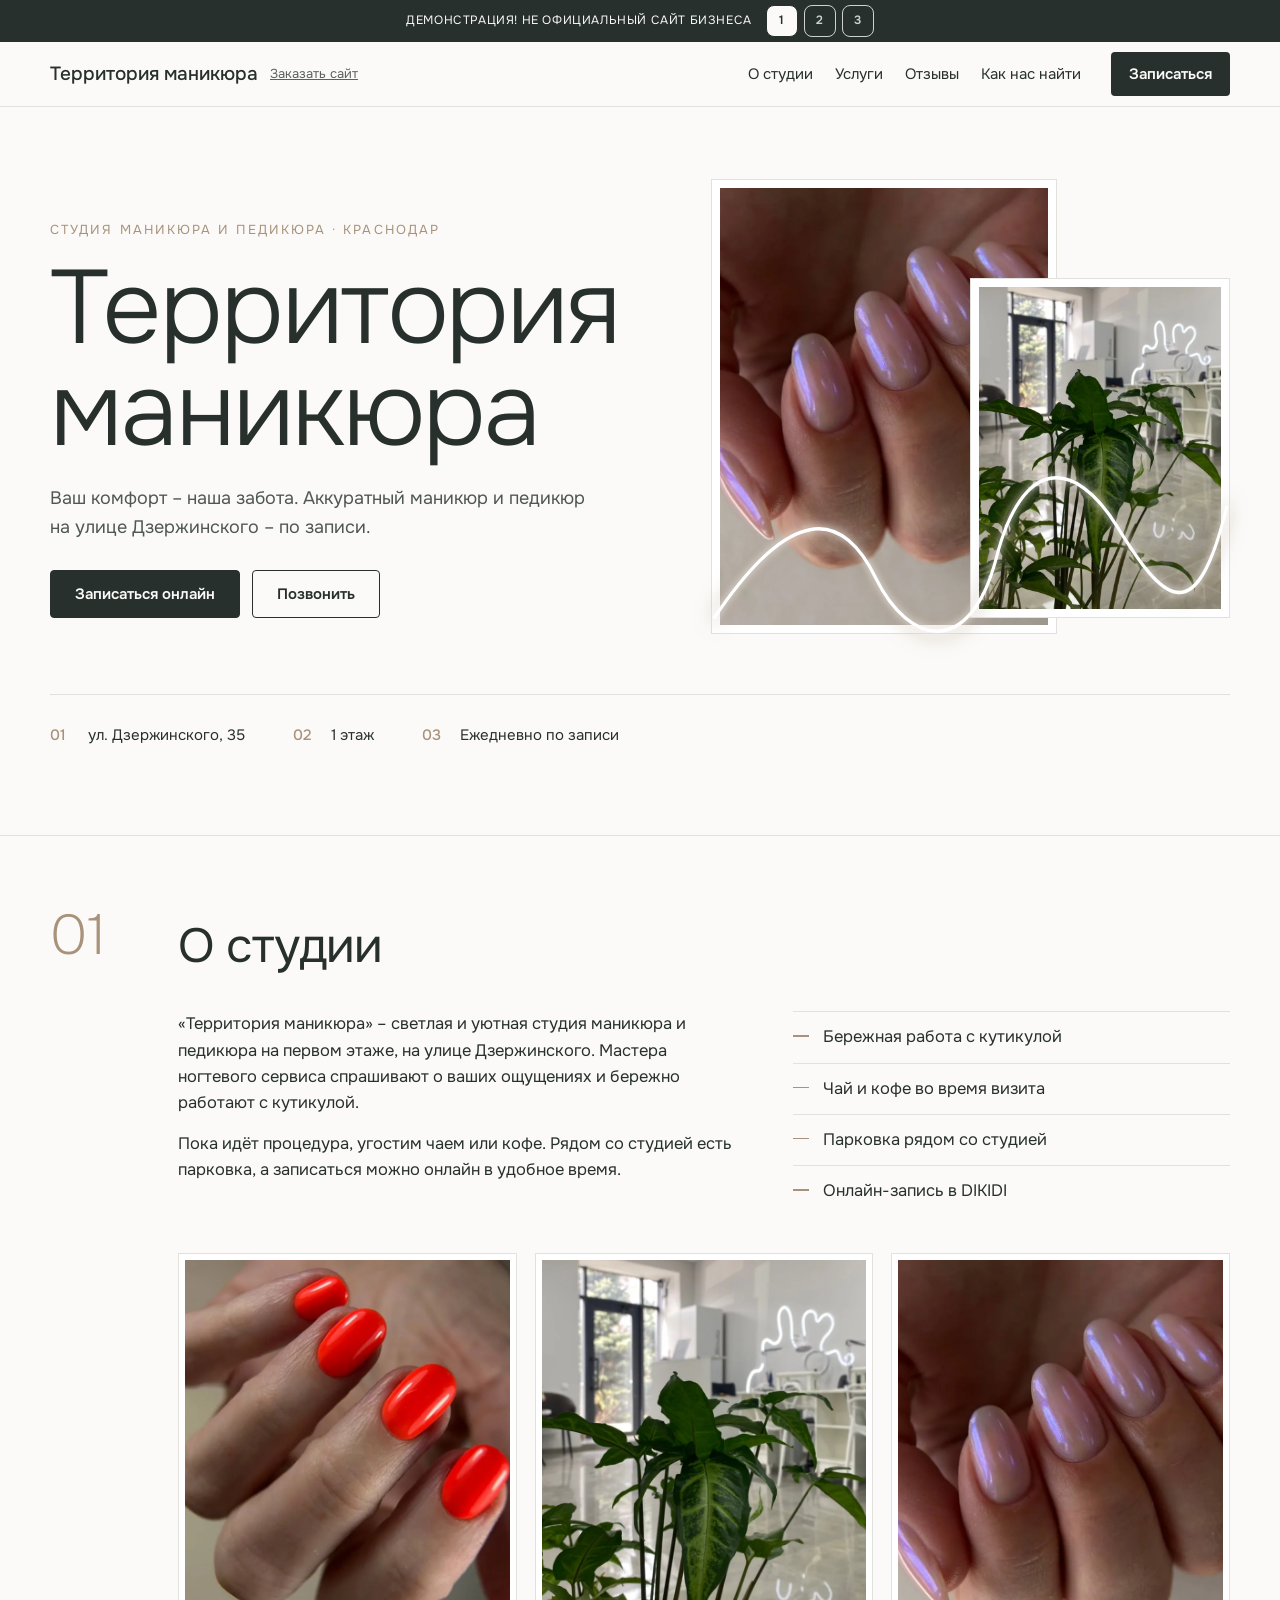
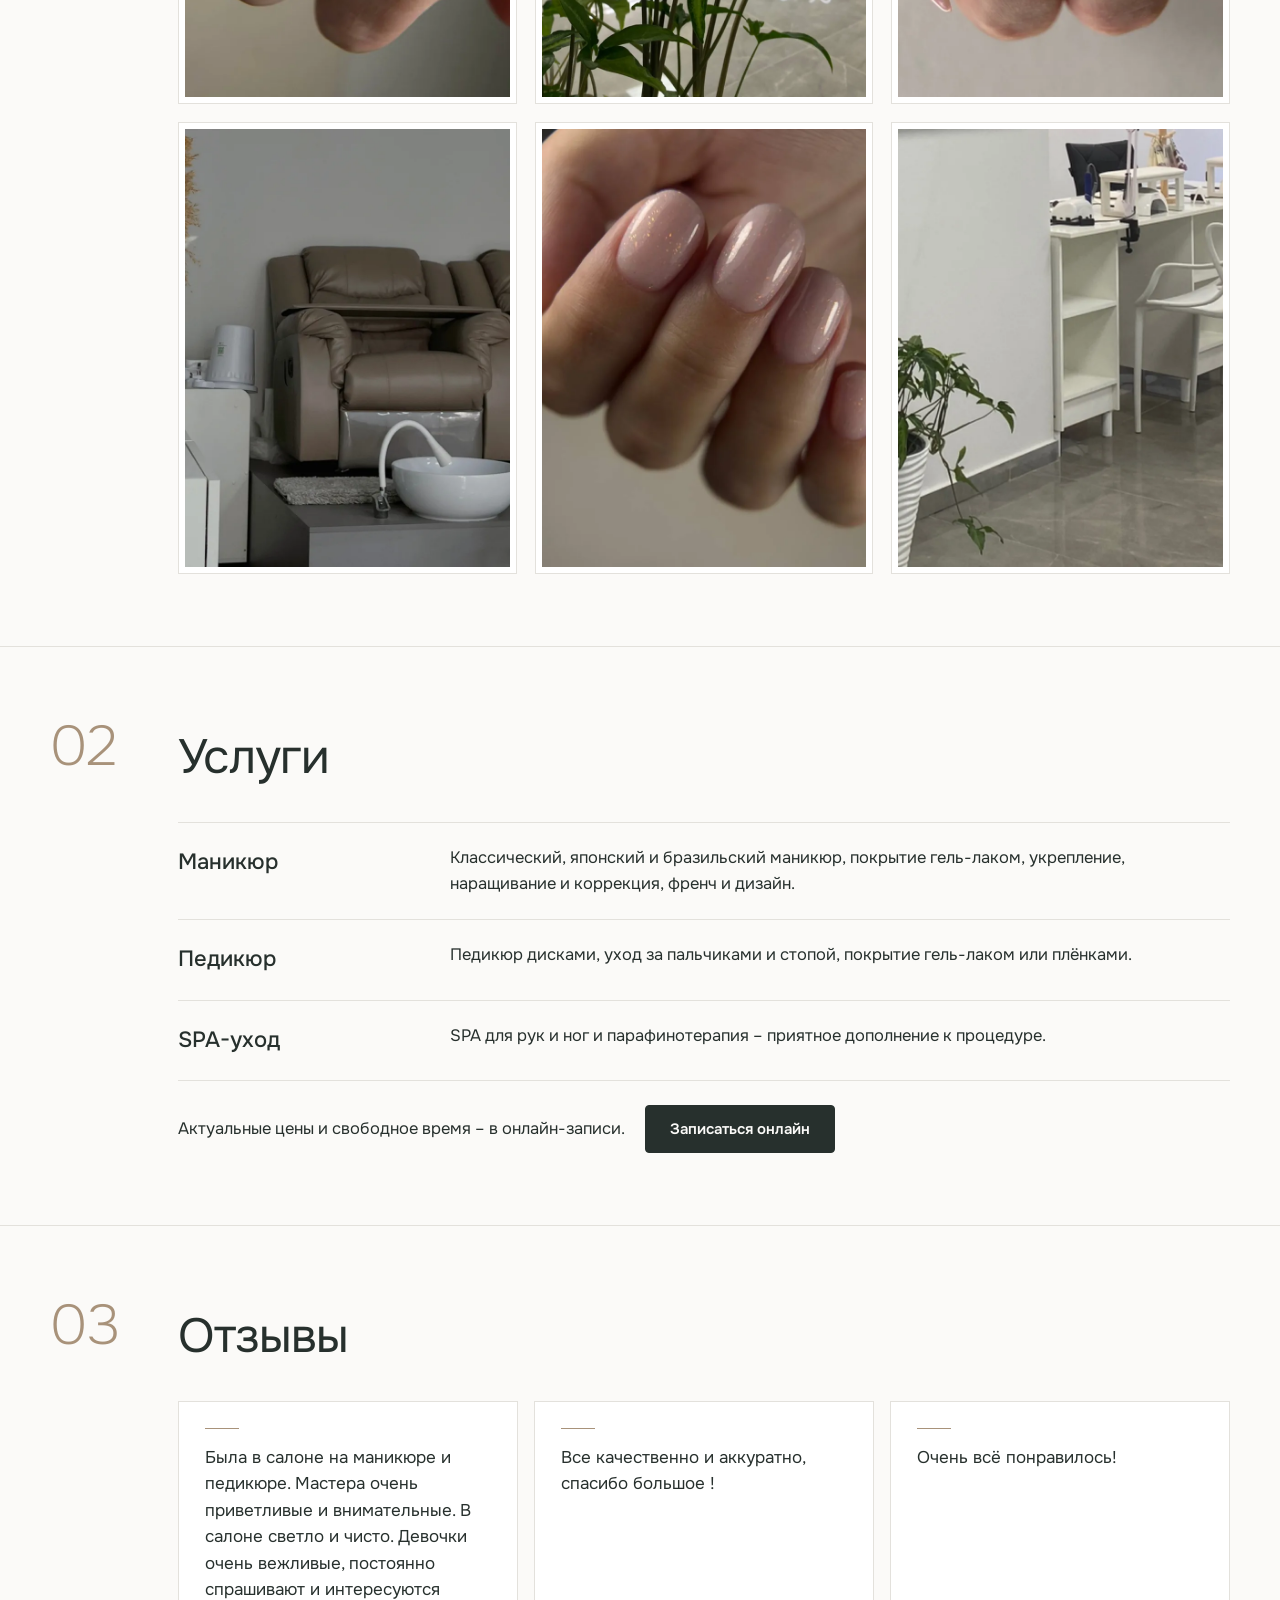
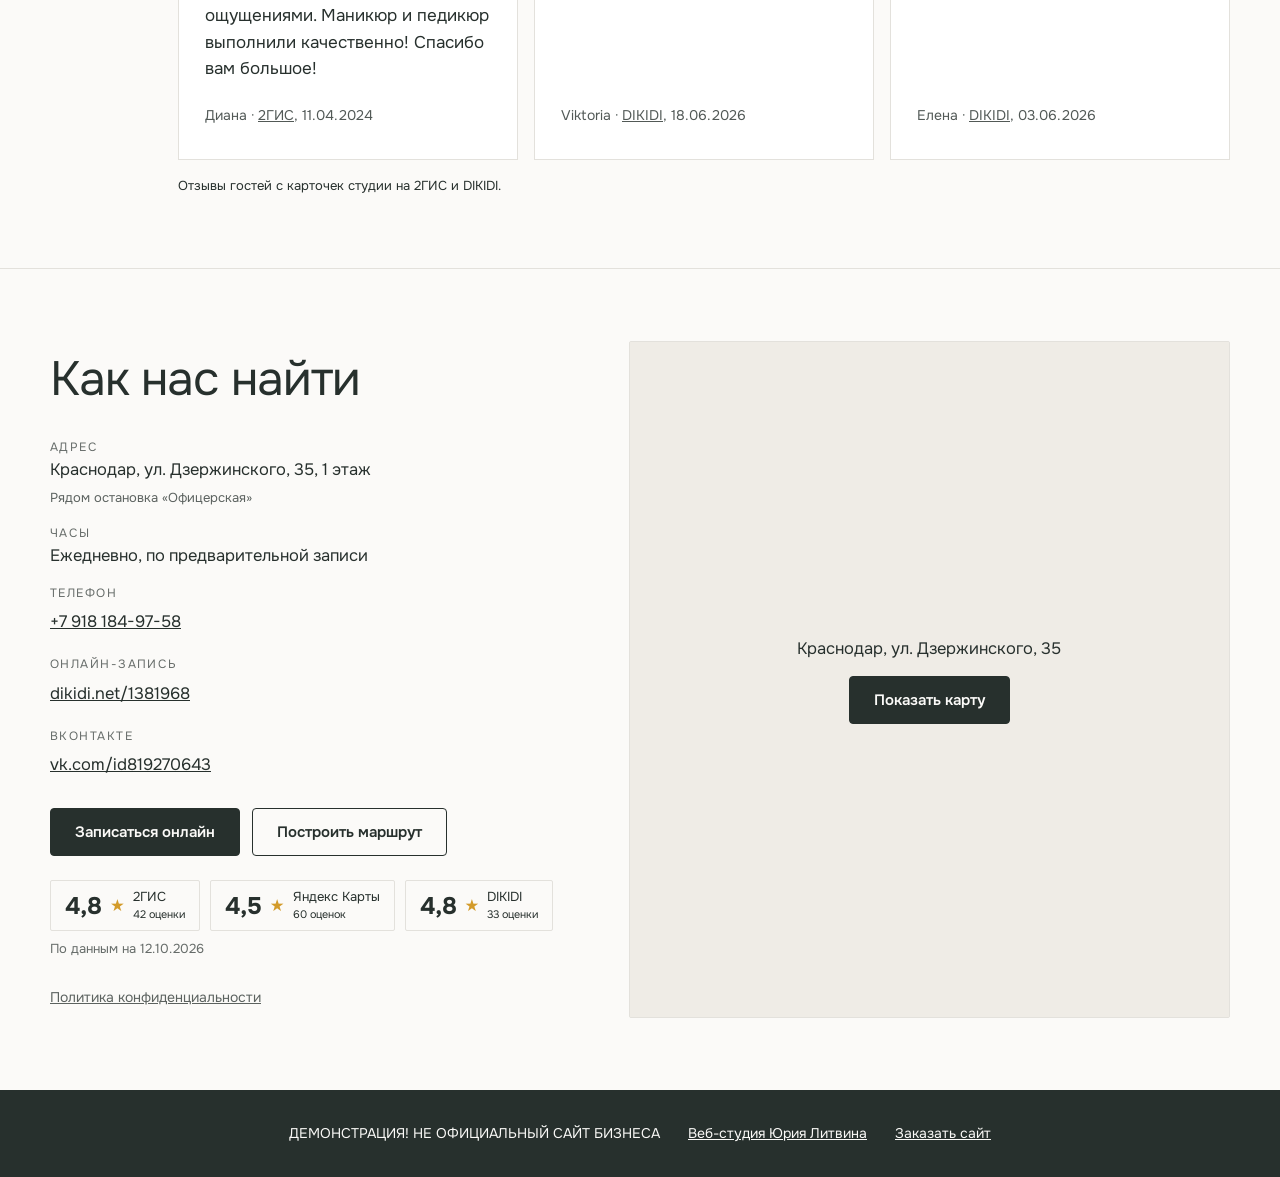
==== index.html @ 4ed99275 "Demo site" ====
<!DOCTYPE html>
<html lang="ru" class="t1">
<head>
<meta charset="utf-8">
<meta name="viewport" content="width=device-width, initial-scale=1">
<meta name="robots" content="noindex, nofollow">
<title>Территория маникюра · студия маникюра и педикюра в Краснодаре</title>
<meta name="description" content="Территория маникюра · студия маникюра и педикюра в Краснодаре на ул. Дзержинского, 35: маникюр, педикюр, SPA для рук и ног. Онлайн-запись.">
<meta name="theme-color" content="#fbfaf8">
<link rel="icon" href="logos/favicon.ico" sizes="any">
<link rel="icon" href="logos/favicon.svg" type="image/svg+xml">
<link rel="icon" href="logos/favicon-32x32.png" type="image/png" sizes="32x32">
<link rel="apple-touch-icon" href="logos/apple-touch-icon.png">
<link rel="preload" href="fonts/onest-cyr.woff2" as="font" type="font/woff2" crossorigin>
<link rel="stylesheet" href="css/base.css">
<link rel="stylesheet" href="css/t1.css">
</head>
<body>
<a class="skip" href="#main">Перейти к содержимому</a>
<div class="bar" data-bar>
  <div class="strip"><p>ДЕМОНСТРАЦИЯ! НЕ ОФИЦИАЛЬНЫЙ САЙТ БИЗНЕСА</p><nav class="sw" aria-label="Варианты дизайна"><ul><li><a href="index.html" aria-current="page" aria-label="Вариант дизайна 1">1</a></li><li><a href="v2/index.html" aria-label="Вариант дизайна 2">2</a></li><li><a href="v3/index.html" aria-label="Вариант дизайна 3">3</a></li></ul></nav></div>
  <header class="hd"><div class="hd__in"><a class="logo" href="#top" aria-label="Территория маникюра"><span class="logo__w1">Территория</span><span class="logo__w2"> маникюра</span><span class="logo__mono" aria-hidden="true">ТМ</span></a><a class="ord" href="https://litviniuv.ru/webstudio/order/?c=e5jz">Заказать сайт</a><nav class="anchors" data-anchors aria-label="Разделы"><ul><li><a href="#about">О студии</a></li><li><a href="#services">Услуги</a></li><li><a href="#reviews">Отзывы</a></li><li><a href="#contacts">Как нас найти</a></li></ul></nav><a class="bk bk--wide" href="https://dikidi.net/1381968">Записаться</a><a class="bk bk--pill" href="https://dikidi.net/1381968" aria-label="Записаться онлайн"><span aria-hidden="true">Запись</span><svg viewBox="0 0 20 20" width="16" height="16" aria-hidden="true"><path fill="currentColor" d="M6 1h2v2h4V1h2v2h3a1 1 0 0 1 1 1v13a1 1 0 0 1-1 1H3a1 1 0 0 1-1-1V4a1 1 0 0 1 1-1h3zm10 6H4v9h12zM6 9h3v3H6z"/></svg></a><button class="tg" type="button" data-sheet-toggle aria-expanded="false" aria-controls="sheet" aria-label="Открыть меню"><span></span><span></span></button></div></header>
</div>
<div class="sheet" id="sheet" hidden>
  <nav aria-label="Меню"><ul><li><a href="#about">О студии</a></li><li><a href="#services">Услуги</a></li><li><a href="#reviews">Отзывы</a></li><li><a href="#contacts">Как нас найти</a></li><li><a href="https://dikidi.net/1381968">Записаться онлайн</a></li><li><a href="https://litviniuv.ru/webstudio/order/?c=e5jz">Заказать сайт</a></li></ul></nav>
  <p class="sheet__info">Краснодар, ул. Дзержинского, 35, 1 этаж<br>Ежедневно, по предварительной записи<br><a href="tel:+79181849758">+7 918 184-97-58</a></p>
</div>
<main id="main">
  <section class="hero1" id="top" aria-labelledby="h-top">
    <div class="in hero1__grid">
      <div class="hero1__txt">
        <p class="kick">Студия маникюра и педикюра · Краснодар</p>
        <h1 id="h-top">Территория маникюра</h1>
        <p class="lead">Ваш комфорт – наша забота. Аккуратный маникюр и педикюр на улице Дзержинского – по записи.</p>
        <div class="acts"><a class="btn btn--main" href="https://dikidi.net/1381968">Записаться онлайн</a><a class="btn btn--line" href="tel:+79181849758">Позвонить</a></div>
      </div>
      <div class="hero1__pics">
        <figure class="pic pic--a"><img class="" src="images/work-02.webp" alt="Молочно-розовый маникюр с перламутровой втиркой на миндальных ногтях" width="720" height="960" fetchpriority="high"></figure>
        <figure class="pic pic--b"><img class="" src="images/interior-02.webp" alt="Зал студии с белыми маникюрными столами и неоновой линией на стене" width="720" height="960" loading="lazy" decoding="async"></figure>
        <svg class="neon" viewBox="0 0 600 220" aria-hidden="true" preserveAspectRatio="none"><path pathLength="1" d="M4 170 C 90 60, 150 60, 190 130 S 300 210, 330 110 S 420 10, 470 80 S 560 190, 596 60"/></svg>
      </div>
      <ul class="hero1__meta"><li><b>01</b>ул. Дзержинского, 35</li><li><b>02</b>1 этаж</li><li><b>03</b>Ежедневно по записи</li></ul>
    </div>
  </section>
  <section class="sec row" id="about" aria-labelledby="h-about">
    <div class="in row__in">
      <p class="row__n" aria-hidden="true">01</p>
      <div class="row__body">
        <h2 id="h-about" data-in>О студии</h2>
        <div class="cols" data-in><div><p>«Территория маникюра» – светлая и уютная студия маникюра и педикюра на первом этаже, на улице Дзержинского. Мастера ногтевого сервиса спрашивают о ваших ощущениях и бережно работают с кутикулой.</p><p>Пока идёт процедура, угостим чаем или кофе. Рядом со студией есть парковка, а записаться можно онлайн в удобное время.</p></div><ul class="ticks"><li>Бережная работа с кутикулой</li><li>Чай и кофе во время визита</li><li>Парковка рядом со студией</li><li>Онлайн-запись в DIKIDI</li></ul></div>
        <ul class="gal" data-group aria-label="Фото студии и работ"><li data-in><img class="" src="images/work-01.webp" alt="Яркий красно-оранжевый маникюр на коротких овальных ногтях" width="720" height="960" loading="lazy" decoding="async"></li><li data-in><img class="" src="images/interior-02.webp" alt="Зал студии с белыми маникюрными столами и неоновой линией на стене" width="720" height="960" loading="lazy" decoding="async"></li><li data-in><img class="" src="images/work-02.webp" alt="Молочно-розовый маникюр с перламутровой втиркой на миндальных ногтях" width="720" height="960" loading="lazy" decoding="async"></li><li data-in><img class="" src="images/interior-03.webp" alt="Педикюрная зона с кожаными креслами и ванночкой" width="720" height="960" loading="lazy" decoding="async"></li><li data-in><img class="" src="images/work-03.webp" alt="Нюдовый маникюр с золотистым шиммером" width="720" height="960" loading="lazy" decoding="async"></li><li data-in><img class="" src="images/interior-01.webp" alt="Маникюрные столы с лампами и белыми стульями" width="720" height="960" loading="lazy" decoding="async"></li></ul>
      </div>
    </div>
  </section>
  <section class="sec row" id="services" aria-labelledby="h-services">
    <div class="in row__in">
      <p class="row__n" aria-hidden="true">02</p>
      <div class="row__body">
        <h2 id="h-services" data-in>Услуги</h2>
        <dl class="svc"><div data-in><dt>Маникюр</dt><dd>Классический, японский и бразильский маникюр, покрытие гель-лаком, укрепление, наращивание и коррекция, френч и дизайн.</dd></div><div data-in><dt>Педикюр</dt><dd>Педикюр дисками, уход за пальчиками и стопой, покрытие гель-лаком или плёнками.</dd></div><div data-in><dt>SPA-уход</dt><dd>SPA для рук и ног и парафинотерапия – приятное дополнение к процедуре.</dd></div></dl>
        <p class="svc__cta" data-in>Актуальные цены и свободное время – в онлайн-записи. <a class="btn btn--main" href="https://dikidi.net/1381968">Записаться онлайн</a></p>
      </div>
    </div>
  </section>
  <section class="sec row" id="reviews" aria-labelledby="h-reviews">
    <div class="in row__in">
      <p class="row__n" aria-hidden="true">03</p>
      <div class="row__body">
        <h2 id="h-reviews" data-in>Отзывы</h2>
        <ul class="rvs"><li data-in><figure class="rv"><blockquote><p>Была в салоне на маникюре и педикюре. Мастера очень приветливые и внимательные. В салоне светло и чисто. Девочки очень вежливые, постоянно спрашивают и интересуются ощущениями. Маникюр и педикюр выполнили качественно! Спасибо вам большое!</p></blockquote><figcaption>Диана · <a href="https://2gis.ru/krasnodar/firm/70000001082377107">2ГИС</a>, 11.04.2024</figcaption></figure></li><li data-in><figure class="rv"><blockquote><p>Все качественно и аккуратно, спасибо большое !</p></blockquote><figcaption>Viktoria · <a href="https://dikidi.net/1381968">DIKIDI</a>, 18.06.2026</figcaption></figure></li><li data-in><figure class="rv"><blockquote><p>Очень всё понравилось!</p></blockquote><figcaption>Елена · <a href="https://dikidi.net/1381968">DIKIDI</a>, 03.06.2026</figcaption></figure></li></ul>
        <p class="note" data-in>Отзывы гостей с карточек студии на 2ГИС и DIKIDI.</p>
      </div>
    </div>
  </section>

  <section class="sec contacts" id="contacts" aria-labelledby="h-contacts">
    <div class="in contacts__grid">
      <div class="contacts__txt" data-in>
        <h2 id="h-contacts">Как нас найти</h2>
        <dl class="facts">
          <div><dt>Адрес</dt><dd>Краснодар, ул. Дзержинского, 35, 1 этаж<br><small>Рядом остановка «Офицерская»</small></dd></div>
          <div><dt>Часы</dt><dd>Ежедневно, по предварительной записи</dd></div>
          <div><dt>Телефон</dt><dd><a href="tel:+79181849758">+7 918 184-97-58</a></dd></div>
          <div><dt>Онлайн-запись</dt><dd><a href="https://dikidi.net/1381968">dikidi.net/1381968</a></dd></div>
          <div><dt>ВКонтакте</dt><dd><a href="https://vk.com/id819270643">vk.com/id819270643</a></dd></div>
        </dl>
        <div class="acts"><a class="btn btn--main" href="https://dikidi.net/1381968">Записаться онлайн</a><a class="btn btn--line" href="https://yandex.ru/maps/?rtext=~%D0%9A%D1%80%D0%B0%D1%81%D0%BD%D0%BE%D0%B4%D0%B0%D1%80%2C%20%D1%83%D0%BB%D0%B8%D1%86%D0%B0%20%D0%94%D0%B7%D0%B5%D1%80%D0%B6%D0%B8%D0%BD%D1%81%D0%BA%D0%BE%D0%B3%D0%BE%2C%2035">Построить маршрут</a></div>
        <ul class="rate" aria-label="Оценки на картах и в сервисе записи"><li><a href="https://2gis.ru/krasnodar/firm/70000001082377107"><b>4,8</b><span>★</span><i>2ГИС<br><small>42 оценки</small></i></a></li><li><a href="https://yandex.com/maps/org/territoriya_manikyura/97440783743/"><b>4,5</b><span>★</span><i>Яндекс Карты<br><small>60 оценок</small></i></a></li><li><a href="https://dikidi.net/1381968"><b>4,8</b><span>★</span><i>DIKIDI<br><small>33 оценки</small></i></a></li></ul><p class="rate__date">По данным на 12.10.2026</p>
        <p class="legal"><a href="privacy/index.html">Политика конфиденциальности</a></p>
      </div>
      <div class="map" data-map="https://yandex.ru/map-widget/v1/?text=%D0%9A%D1%80%D0%B0%D1%81%D0%BD%D0%BE%D0%B4%D0%B0%D1%80%2C%20%D1%83%D0%BB%D0%B8%D1%86%D0%B0%20%D0%94%D0%B7%D0%B5%D1%80%D0%B6%D0%B8%D0%BD%D1%81%D0%BA%D0%BE%D0%B3%D0%BE%2C%2035&z=17" data-map-title="Карта: Краснодар, улица Дзержинского, 35" data-in>
        <div class="map__ph"><p>Краснодар, ул. Дзержинского, 35</p><button class="btn btn--main" type="button" hidden>Показать карту</button></div>
      </div>
    </div>
  </section>
</main>
<footer class="ft"><ul>
  <li>ДЕМОНСТРАЦИЯ! НЕ ОФИЦИАЛЬНЫЙ САЙТ БИЗНЕСА</li>
  <li><a href="https://litviniuv.ru/webstudio/">Веб-студия Юрия Литвина</a></li>
  <li><a href="https://litviniuv.ru/webstudio/order/?c=e5jz">Заказать сайт</a></li>
</ul></footer>
<script src="js/core.js" defer></script>
<script src="js/t1.js" defer></script>
</body>
</html>
---- css/base.css ----
/* fonts */
@font-face{font-family:"Onest";src:url(../fonts/onest-cyr.woff2) format("woff2");font-weight:100 900;font-display:swap;unicode-range:U+0301,U+0400-045F,U+0490-0491,U+04B0-04B1,U+2116}
@font-face{font-family:"Onest";src:url(../fonts/onest-lat.woff2) format("woff2");font-weight:100 900;font-display:swap;unicode-range:U+0000-00FF,U+0131,U+0152-0153,U+02BB-02BC,U+02C6,U+02DA,U+02DC,U+2000-206F,U+20AC,U+2122,U+2190-2193,U+2212,U+2215,U+FEFF,U+FFFD}
@font-face{font-family:"Unbounded";src:url(../fonts/unbounded-cyr.woff2) format("woff2");font-weight:200 900;font-display:swap;unicode-range:U+0301,U+0400-045F,U+0490-0491,U+04B0-04B1,U+2116}
@font-face{font-family:"Unbounded";src:url(../fonts/unbounded-lat.woff2) format("woff2");font-weight:200 900;font-display:swap;unicode-range:U+0000-00FF,U+2000-206F,U+20AC,U+2122,U+FEFF,U+FFFD}
@font-face{font-family:"Prata";src:url(../fonts/prata-cyr.woff2) format("woff2");font-weight:400;font-display:swap;unicode-range:U+0301,U+0400-045F,U+0490-0491,U+04B0-04B1,U+2116}
@font-face{font-family:"Prata";src:url(../fonts/prata-lat.woff2) format("woff2");font-weight:400;font-display:swap;unicode-range:U+0000-00FF,U+2000-206F,U+20AC,U+2122,U+FEFF,U+FFFD}
/* reset */
*,*::before,*::after{box-sizing:border-box}
html{-webkit-text-size-adjust:100%;scroll-behavior:smooth;scroll-padding-top:calc(var(--bar,110px) + 16px)}
@media (min-width:960px){html{scroll-padding-top:calc(var(--bar,110px) + 32px)}}
body{margin:0;overflow-x:hidden;background:var(--bg);color:var(--fg);font:400 16.5px/1.6 "Onest",system-ui,sans-serif}
img{display:block;max-width:100%;height:auto}
h1,h2,h3,p,ul,ol,dl,dd,figure,blockquote{margin:0}
ul,ol{padding:0;list-style:none}
a{color:inherit}
:focus-visible{outline:2px solid var(--focus,currentColor);outline-offset:3px}
.skip{position:absolute;left:-999px;top:8px;z-index:200;padding:10px 14px;background:#000;color:#fff}
.skip:focus{left:8px}
.in{width:min(100% - 40px,1180px);margin-inline:auto}
@media (prefers-reduced-motion:reduce){html{scroll-behavior:auto}*,*::before,*::after{animation-duration:.001ms!important;animation-iteration-count:1!important;transition-duration:.001ms!important}}
/* bar */
.bar{position:sticky;top:0;z-index:60}
html.sheet-open .bar{position:fixed;left:0;right:0}
.strip{display:flex;flex-wrap:wrap;justify-content:center;align-items:center;gap:4px 14px;padding:5px 12px;background:var(--strip-bg,#111);color:var(--strip-fg,#fff);font-size:12px;letter-spacing:.05em;text-align:center}
.strip p{padding:3px 0}
.sw ul{display:flex;gap:6px}
.sw a{display:grid;place-items:center;width:32px;height:32px;border-radius:8px;border:1px solid currentColor;text-decoration:none;font-weight:600;opacity:.8}
.sw a[aria-current]{background:var(--strip-fg,#fff);color:var(--strip-bg,#111);opacity:1}
.hd{background:var(--hd-bg);border-bottom:1px solid var(--hd-line,transparent);-webkit-backdrop-filter:blur(10px);backdrop-filter:blur(10px)}
.hd__in{display:flex;align-items:center;gap:12px;min-height:64px;width:min(100% - 32px,1180px);margin-inline:auto}
.logo{text-decoration:none;white-space:nowrap;font:var(--logo-font,600 19px/1 "Onest",sans-serif)}
.logo__mono{display:none}
.ord{font-size:13px;white-space:nowrap;padding:12px 0;opacity:.75}
.anchors{display:none;margin-left:auto}
.anchors ul{display:flex;gap:2px}
.anchors a{display:block;padding:12px 10px;font-size:15px;text-decoration:none}
.anchors a:hover{text-decoration:underline;text-underline-offset:5px}
.bk{display:inline-flex;align-items:center;justify-content:center;gap:6px;min-height:44px;padding:0 18px;border-radius:var(--radius-btn,999px);background:var(--main);color:var(--main-fg);text-decoration:none;font-weight:600;font-size:15px;white-space:nowrap}
.bk--pill{display:none;padding:0 14px;font-size:14px;margin-left:auto}
.tg{display:grid;place-content:center;gap:6px;width:44px;height:44px;padding:0;border:0;background:none;color:inherit;cursor:pointer;flex:none}
.tg span{display:block;width:22px;height:2px;background:currentColor;transition:transform .2s}
.tg[aria-expanded=true] span:first-child{transform:translateY(4px) rotate(45deg)}
.tg[aria-expanded=true] span:last-child{transform:translateY(-4px) rotate(-45deg)}
.bk--wide{margin-left:auto}
@media (min-width:960px){.anchors{display:block}.bk--wide{margin-left:8px}.tg{display:none}}
@media (max-width:599px){.bk--wide{display:none}.bk--pill{display:inline-flex}.logo__w2{display:none}}
@media (max-width:429px){.hd__in{gap:8px}.logo__w1{display:none}.logo__mono{display:inline}}
.sheet{position:fixed;left:0;right:0;bottom:0;top:var(--bar,110px);z-index:55;overflow:auto;padding:12px 20px 32px;background:var(--sheet-bg,var(--bg));color:var(--fg);opacity:0;transition:opacity .2s}
.sheet.is-shown{opacity:1}
.sheet nav a{display:flex;align-items:center;min-height:54px;border-bottom:1px solid var(--line);font-size:22px;text-decoration:none}
.sheet__info{margin-top:18px;opacity:.8;line-height:1.9}
.sheet__info a{display:inline-block;padding:6px 0}
/* buttons */
.btn{display:inline-flex;align-items:center;justify-content:center;min-height:48px;padding:12px 24px;border-radius:var(--radius-btn,999px);font:600 15px/1.2 "Onest",sans-serif;text-decoration:none;cursor:pointer;border:1.5px solid var(--main);text-align:center}
.btn--main{background:var(--main);color:var(--main-fg)}
.btn--line{background:transparent;color:var(--fg)}
.acts{display:flex;flex-wrap:wrap;gap:12px}
/* shared blocks */
.sec{padding:72px 0}
.gal{display:grid;grid-template-columns:repeat(2,minmax(0,1fr));gap:12px}
@media (min-width:760px){.gal{grid-template-columns:repeat(3,minmax(0,1fr));gap:18px}}
.gal img{width:100%;aspect-ratio:3/4;object-fit:cover}
.rvs{display:grid;gap:16px}
@media (min-width:860px){.rvs{grid-template-columns:repeat(3,minmax(0,1fr))}}
.rvs>li{display:flex}
.rv{flex:1;display:flex;flex-direction:column;gap:16px}
.rv figcaption{margin-top:auto;font-size:14px;opacity:.8}
.rv figcaption a{display:inline-block;padding:6px 0}
.note{margin-top:16px;font-size:13px;opacity:.7}
.contacts__grid{display:grid;gap:32px}
@media (min-width:960px){.contacts__grid{grid-template-columns:1fr 1.1fr;align-items:stretch}}
.facts{display:grid;gap:14px;margin:20px 0 24px}
.facts dt{font-size:12px;letter-spacing:.12em;text-transform:uppercase;opacity:.7}
.facts dd a{display:inline-block;padding:6px 0}
.facts small{font-size:13px;opacity:.75}
.rate{display:flex;flex-wrap:wrap;gap:10px;margin-top:24px}
.rate a{display:flex;align-items:center;gap:8px;min-height:44px;padding:8px 14px;border:1px solid var(--line);border-radius:var(--radius-card,12px);text-decoration:none}
.rate b{font-size:24px;line-height:1}
.rate span{color:#d39b2a}
.rate i{font-style:normal;font-size:13px;line-height:1.25}
.rate__date{margin-top:8px;font-size:13px;opacity:.7}
.legal a{display:inline-block;margin-top:16px;padding:10px 0;font-size:14px;opacity:.75}
.map{position:relative;min-height:320px;border-radius:var(--radius-card,12px);overflow:hidden;background:var(--map-bg,#e9e7e2)}
.map iframe{position:absolute;inset:0;width:100%;height:100%;border:0}
.map__ph{position:absolute;inset:0;display:grid;place-content:center;justify-items:center;gap:14px;padding:20px;text-align:center}
@media (min-width:960px){.map{min-height:440px;height:100%}}
.ft{padding:22px 16px;background:var(--ft-bg,#111);color:var(--ft-fg,#fff);font-size:14px}
.ft ul{display:flex;flex-wrap:wrap;justify-content:center;align-items:center;gap:4px 28px;text-align:center}
.ft a{display:inline-block;padding:10px 0}
@media (min-width:960px){.ft ul{flex-wrap:nowrap}}
/* entrance (variants define the motion) */
html.anim [data-in]{opacity:0;transition:opacity .8s ease,transform .8s ease,clip-path .9s ease}
html.anim [data-in].is-in{opacity:1}
/* plain pages */
html.plain body{display:flex;flex-direction:column;min-height:100vh;min-height:100svh}
.plain__main{flex:1 0 auto;padding:72px 0}
.plain__main h1{font-size:clamp(25px,5vw,48px);overflow-wrap:break-word;hyphens:auto;line-height:1.15;margin-bottom:20px}
.plain__main p+p{margin-top:14px}
---- css/t1.css ----
/* Вариант 1 · «Белая линия»: белый зал, графит, тауп кресел, неоновая линия */
:root{--bg:#fbfaf8;--fg:#27302d;--line:#e3e1dc;--main:#27302d;--main-fg:#fbfaf8;--hd-bg:rgba(251,250,248,.92);--hd-line:#e3e1dc;--strip-bg:#27302d;--strip-fg:#fbfaf8;--ft-bg:#27302d;--ft-fg:#fbfaf8;--taupe:#a8927a;--radius-btn:4px;--radius-card:2px;--map-bg:#efece6;--logo-font:500 19px/1 "Onest",sans-serif}
.kick{font-size:13px;letter-spacing:.16em;text-transform:uppercase;color:var(--taupe);margin-bottom:18px}
h1,h2,h3{font-family:"Onest",sans-serif;letter-spacing:-.02em}
.hero1{padding:40px 0 56px;border-bottom:1px solid var(--line)}
.hero1__grid{display:grid;gap:36px}
.hero1 h1{font-weight:300;font-size:clamp(44px,9.5vw,104px);line-height:.98;margin-bottom:22px}
.lead{font-size:18px;max-width:30em;margin-bottom:28px;color:#4f5753}
.hero1__pics{position:relative;display:grid;grid-template-columns:repeat(6,1fr);align-items:start;padding-bottom:24px}
.pic{margin:0;border:1px solid var(--line);background:#fff;padding:8px}
.pic img{width:100%;aspect-ratio:3/4;object-fit:cover}
.pic--a{grid-column:1/5;grid-row:1;z-index:1}
.pic--b{grid-column:4/7;grid-row:1;margin-top:38%;z-index:2}
.neon{position:absolute;left:0;bottom:-2%;width:100%;height:46%;z-index:3;pointer-events:none;overflow:visible}
.neon path{fill:none;stroke:#fff;stroke-width:3.5;stroke-linecap:round;filter:drop-shadow(0 0 4px rgba(255,255,255,.95)) drop-shadow(0 0 10px rgba(168,146,122,.8));stroke-dasharray:1;stroke-dashoffset:1;animation:draw 2.4s .3s ease forwards}
@keyframes draw{to{stroke-dashoffset:0}}
.hero1__meta{display:grid;gap:8px;font-size:15px}
.hero1__meta b{display:inline-block;width:38px;color:var(--taupe);font-weight:500}
@media (min-width:900px){.hero1{padding:72px 0 88px}.hero1__grid{grid-template-columns:1.15fr 1fr;column-gap:64px;align-items:center}.hero1__meta{grid-column:1/-1;grid-template-columns:repeat(3,auto);justify-content:start;column-gap:48px;padding-top:28px;border-top:1px solid var(--line)}}
.row{border-bottom:1px solid var(--line)}
.row__in{display:grid;gap:8px}
.row__n{font-size:14px;color:var(--taupe);letter-spacing:.1em}
@media (min-width:900px){.row__in{grid-template-columns:120px 1fr}.row__n{font-size:56px;font-weight:200;line-height:1;letter-spacing:0}}
.row h2{font-weight:400;font-size:clamp(30px,4.6vw,48px);margin-bottom:26px}
.cols{display:grid;gap:24px;margin-bottom:36px}
.cols p+p{margin-top:14px}
@media (min-width:860px){.cols{grid-template-columns:1.3fr 1fr;gap:48px}}
.ticks li{position:relative;padding:12px 0 12px 30px;border-top:1px solid var(--line)}
.ticks li::before{content:"";position:absolute;left:0;top:23px;width:16px;height:1.5px;background:var(--taupe)}
.gal img{border:1px solid var(--line);padding:6px;background:#fff}
.svc>div{display:grid;gap:6px;padding:22px 0;border-top:1px solid var(--line)}
.svc dt{font-size:22px;font-weight:500}
@media (min-width:860px){.svc>div{grid-template-columns:240px 1fr;gap:32px}}
.svc__cta{display:flex;flex-wrap:wrap;align-items:center;gap:14px 20px;padding-top:24px;border-top:1px solid var(--line)}
.rv{padding:26px;border:1px solid var(--line);background:#fff}
.rv blockquote{font-size:17px;line-height:1.55}
.rv blockquote::before{content:"";display:block;width:34px;height:1.5px;background:var(--taupe);margin-bottom:16px}
.contacts h2{font-weight:400;font-size:clamp(30px,4.6vw,48px)}
.map{border:1px solid var(--line)}
.map__ph{background:linear-gradient(#efece6,#efece6) padding-box}
html.anim.t1 [data-in]{transform:translateY(14px)}
html.anim.t1 [data-in].is-in{transform:none}
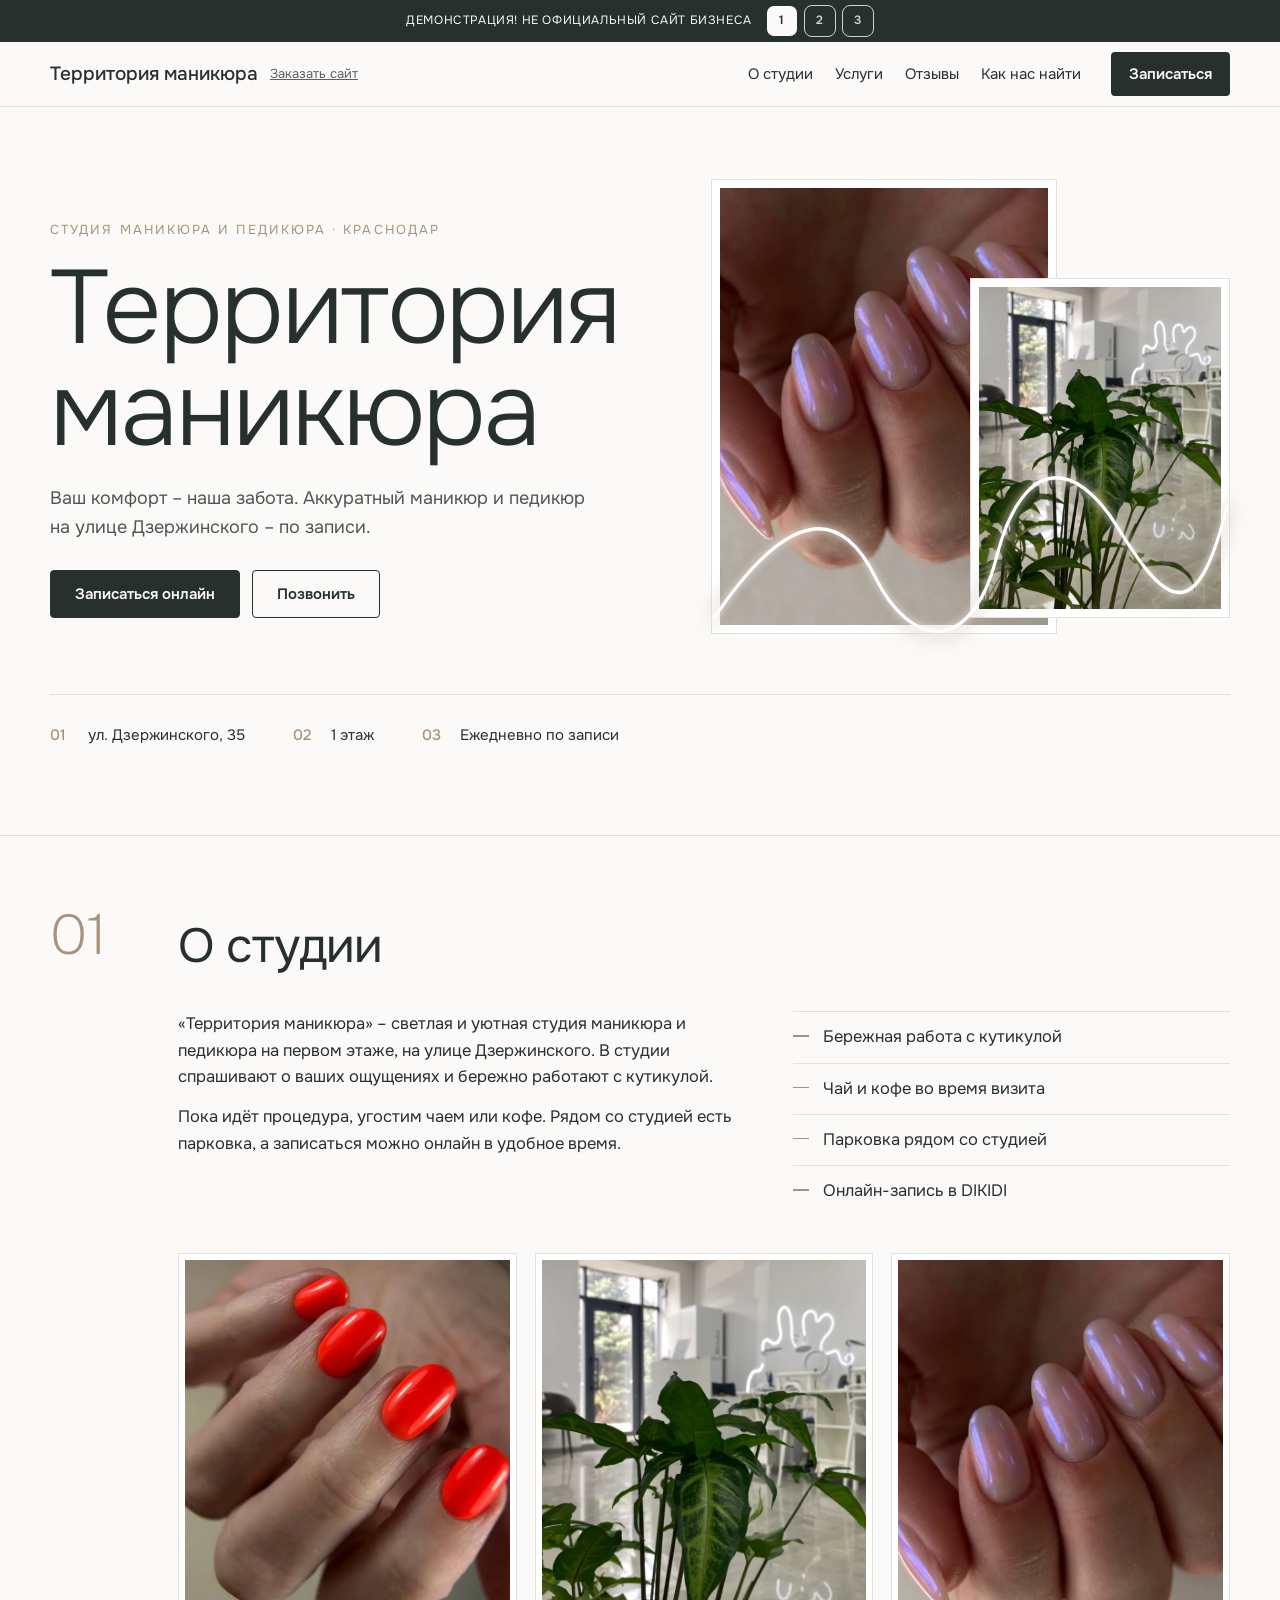
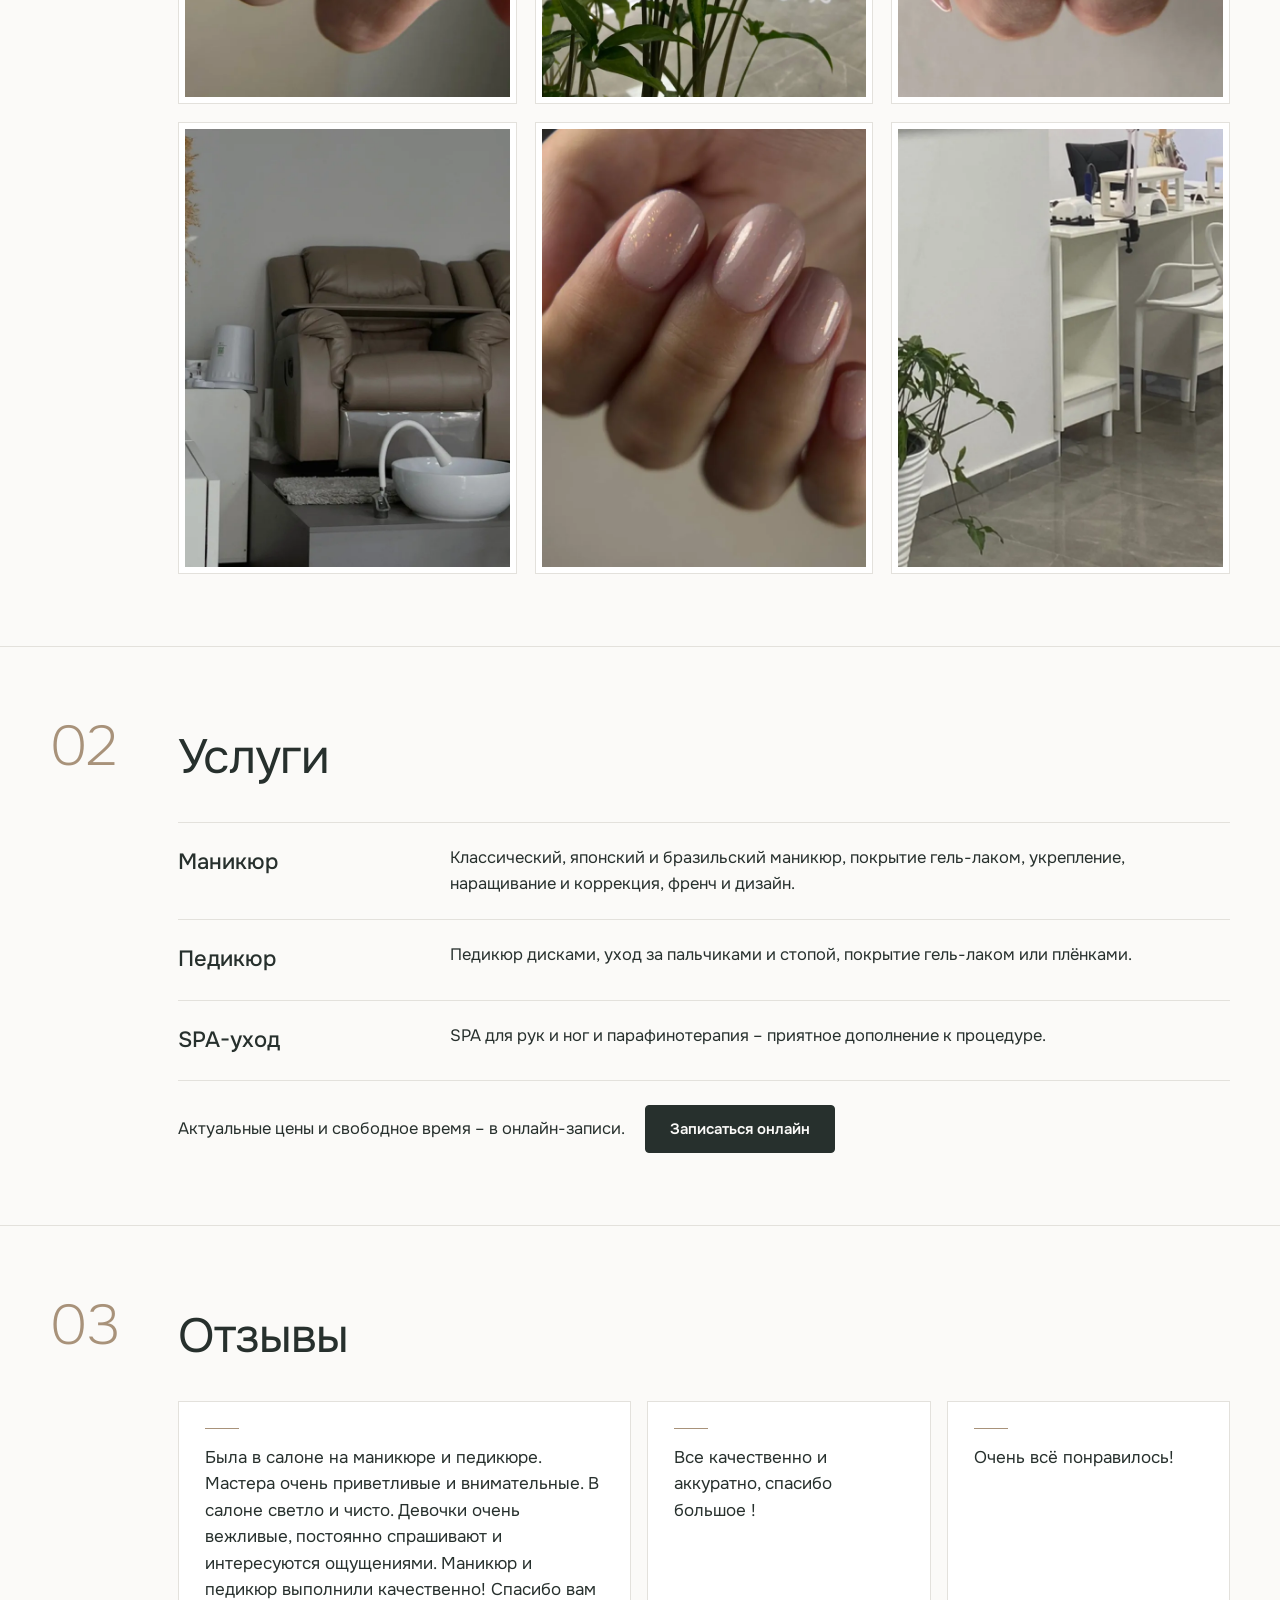
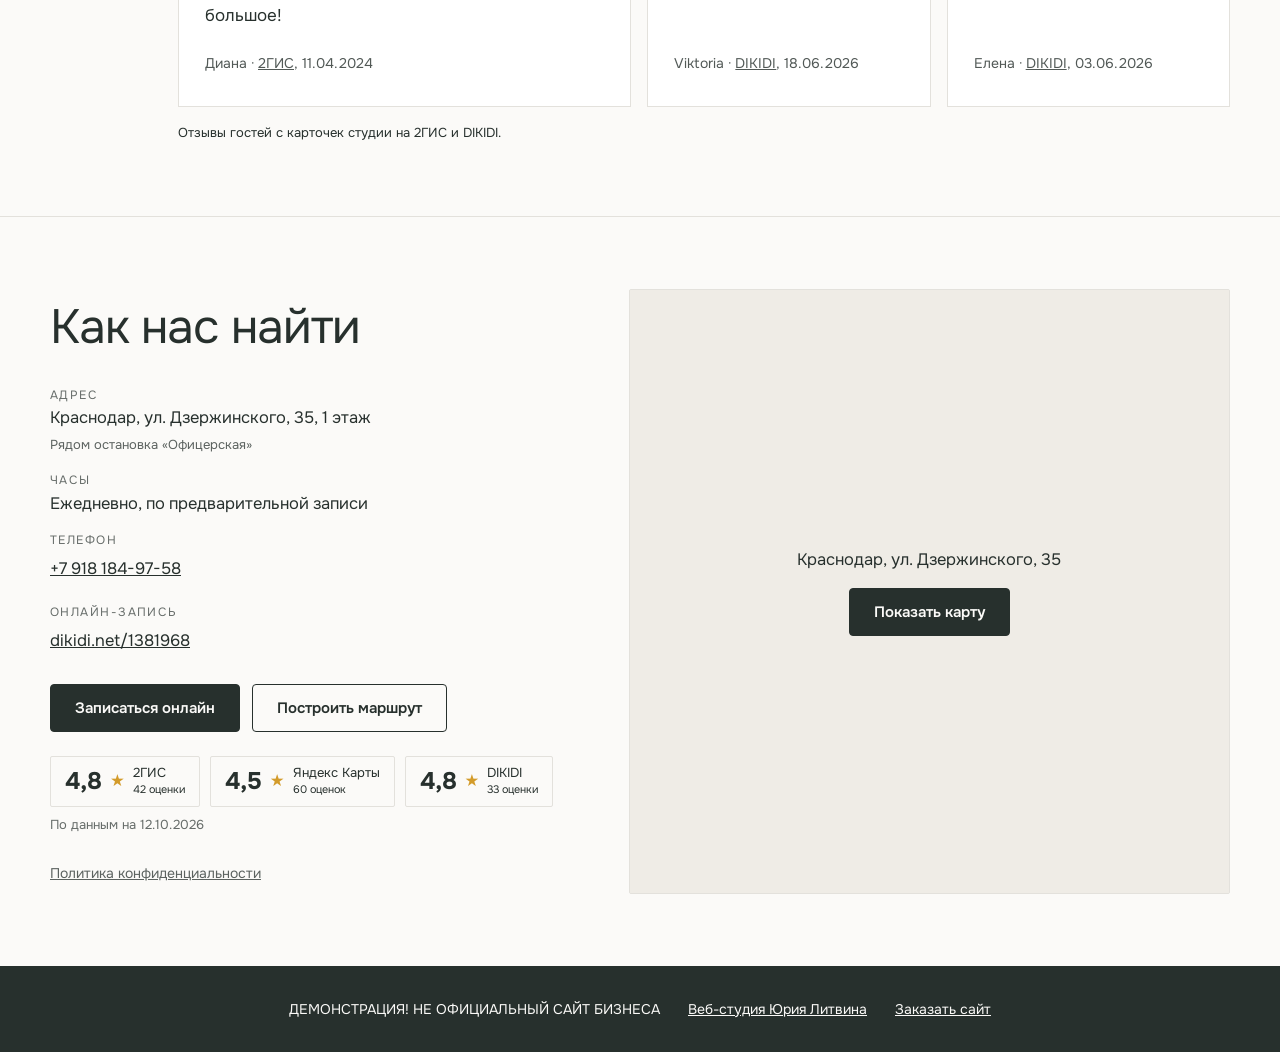
==== commit d5a7d66a: "Demo site" ====
--- a/index.html
+++ b/index.html
@@ -19,7 +19,7 @@
 <a class="skip" href="#main">Перейти к содержимому</a>
 <div class="bar" data-bar>
   <div class="strip"><p>ДЕМОНСТРАЦИЯ! НЕ ОФИЦИАЛЬНЫЙ САЙТ БИЗНЕСА</p><nav class="sw" aria-label="Варианты дизайна"><ul><li><a href="index.html" aria-current="page" aria-label="Вариант дизайна 1">1</a></li><li><a href="v2/index.html" aria-label="Вариант дизайна 2">2</a></li><li><a href="v3/index.html" aria-label="Вариант дизайна 3">3</a></li></ul></nav></div>
-  <header class="hd"><div class="hd__in"><a class="logo" href="#top" aria-label="Территория маникюра"><span class="logo__w1">Территория</span><span class="logo__w2"> маникюра</span><span class="logo__mono" aria-hidden="true">ТМ</span></a><a class="ord" href="https://litviniuv.ru/webstudio/order/?c=e5jz">Заказать сайт</a><nav class="anchors" data-anchors aria-label="Разделы"><ul><li><a href="#about">О студии</a></li><li><a href="#services">Услуги</a></li><li><a href="#reviews">Отзывы</a></li><li><a href="#contacts">Как нас найти</a></li></ul></nav><a class="bk bk--wide" href="https://dikidi.net/1381968">Записаться</a><a class="bk bk--pill" href="https://dikidi.net/1381968" aria-label="Записаться онлайн"><span aria-hidden="true">Запись</span><svg viewBox="0 0 20 20" width="16" height="16" aria-hidden="true"><path fill="currentColor" d="M6 1h2v2h4V1h2v2h3a1 1 0 0 1 1 1v13a1 1 0 0 1-1 1H3a1 1 0 0 1-1-1V4a1 1 0 0 1 1-1h3zm10 6H4v9h12zM6 9h3v3H6z"/></svg></a><button class="tg" type="button" data-sheet-toggle aria-expanded="false" aria-controls="sheet" aria-label="Открыть меню"><span></span><span></span></button></div></header>
+  <header class="hd"><div class="hd__in"><a class="logo" href="#top" aria-label="Территория маникюра"><span class="logo__w1">Территория</span><span class="logo__w2"> маникюра</span></a><a class="ord" href="https://litviniuv.ru/webstudio/order/?c=e5jz">Заказать сайт</a><nav class="anchors" data-anchors aria-label="Разделы"><ul><li><a href="#about">О студии</a></li><li><a href="#services">Услуги</a></li><li><a href="#reviews">Отзывы</a></li><li><a href="#contacts">Как нас найти</a></li></ul></nav><a class="bk bk--wide" href="https://dikidi.net/1381968">Записаться</a><a class="bk bk--pill" href="https://dikidi.net/1381968" aria-label="Записаться онлайн"><span aria-hidden="true">Запись</span><svg viewBox="0 0 20 20" width="16" height="16" aria-hidden="true"><path fill="currentColor" d="M6 1h2v2h4V1h2v2h3a1 1 0 0 1 1 1v13a1 1 0 0 1-1 1H3a1 1 0 0 1-1-1V4a1 1 0 0 1 1-1h3zm10 6H4v9h12zM6 9h3v3H6z"/></svg></a><button class="tg" type="button" data-sheet-toggle aria-expanded="false" aria-controls="sheet" aria-label="Открыть меню"><span></span><span></span></button></div></header>
 </div>
 <div class="sheet" id="sheet" hidden>
   <nav aria-label="Меню"><ul><li><a href="#about">О студии</a></li><li><a href="#services">Услуги</a></li><li><a href="#reviews">Отзывы</a></li><li><a href="#contacts">Как нас найти</a></li><li><a href="https://dikidi.net/1381968">Записаться онлайн</a></li><li><a href="https://litviniuv.ru/webstudio/order/?c=e5jz">Заказать сайт</a></li></ul></nav>
@@ -47,7 +47,7 @@
       <p class="row__n" aria-hidden="true">01</p>
       <div class="row__body">
         <h2 id="h-about" data-in>О студии</h2>
-        <div class="cols" data-in><div><p>«Территория маникюра» – светлая и уютная студия маникюра и педикюра на первом этаже, на улице Дзержинского. Мастера ногтевого сервиса спрашивают о ваших ощущениях и бережно работают с кутикулой.</p><p>Пока идёт процедура, угостим чаем или кофе. Рядом со студией есть парковка, а записаться можно онлайн в удобное время.</p></div><ul class="ticks"><li>Бережная работа с кутикулой</li><li>Чай и кофе во время визита</li><li>Парковка рядом со студией</li><li>Онлайн-запись в DIKIDI</li></ul></div>
+        <div class="cols" data-in><div><p>«Территория маникюра» – светлая и уютная студия маникюра и педикюра на первом этаже, на улице Дзержинского. В студии спрашивают о ваших ощущениях и бережно работают с кутикулой.</p><p>Пока идёт процедура, угостим чаем или кофе. Рядом со студией есть парковка, а записаться можно онлайн в удобное время.</p></div><ul class="ticks"><li>Бережная работа с кутикулой</li><li>Чай и кофе во время визита</li><li>Парковка рядом со студией</li><li>Онлайн-запись в DIKIDI</li></ul></div>
         <ul class="gal" data-group aria-label="Фото студии и работ"><li data-in><img class="" src="images/work-01.webp" alt="Яркий красно-оранжевый маникюр на коротких овальных ногтях" width="720" height="960" loading="lazy" decoding="async"></li><li data-in><img class="" src="images/interior-02.webp" alt="Зал студии с белыми маникюрными столами и неоновой линией на стене" width="720" height="960" loading="lazy" decoding="async"></li><li data-in><img class="" src="images/work-02.webp" alt="Молочно-розовый маникюр с перламутровой втиркой на миндальных ногтях" width="720" height="960" loading="lazy" decoding="async"></li><li data-in><img class="" src="images/interior-03.webp" alt="Педикюрная зона с кожаными креслами и ванночкой" width="720" height="960" loading="lazy" decoding="async"></li><li data-in><img class="" src="images/work-03.webp" alt="Нюдовый маникюр с золотистым шиммером" width="720" height="960" loading="lazy" decoding="async"></li><li data-in><img class="" src="images/interior-01.webp" alt="Маникюрные столы с лампами и белыми стульями" width="720" height="960" loading="lazy" decoding="async"></li></ul>
       </div>
     </div>
@@ -82,7 +82,6 @@
           <div><dt>Часы</dt><dd>Ежедневно, по предварительной записи</dd></div>
           <div><dt>Телефон</dt><dd><a href="tel:+79181849758">+7 918 184-97-58</a></dd></div>
           <div><dt>Онлайн-запись</dt><dd><a href="https://dikidi.net/1381968">dikidi.net/1381968</a></dd></div>
-          <div><dt>ВКонтакте</dt><dd><a href="https://vk.com/id819270643">vk.com/id819270643</a></dd></div>
         </dl>
         <div class="acts"><a class="btn btn--main" href="https://dikidi.net/1381968">Записаться онлайн</a><a class="btn btn--line" href="https://yandex.ru/maps/?rtext=~%D0%9A%D1%80%D0%B0%D1%81%D0%BD%D0%BE%D0%B4%D0%B0%D1%80%2C%20%D1%83%D0%BB%D0%B8%D1%86%D0%B0%20%D0%94%D0%B7%D0%B5%D1%80%D0%B6%D0%B8%D0%BD%D1%81%D0%BA%D0%BE%D0%B3%D0%BE%2C%2035">Построить маршрут</a></div>
         <ul class="rate" aria-label="Оценки на картах и в сервисе записи"><li><a href="https://2gis.ru/krasnodar/firm/70000001082377107"><b>4,8</b><span>★</span><i>2ГИС<br><small>42 оценки</small></i></a></li><li><a href="https://yandex.com/maps/org/territoriya_manikyura/97440783743/"><b>4,5</b><span>★</span><i>Яндекс Карты<br><small>60 оценок</small></i></a></li><li><a href="https://dikidi.net/1381968"><b>4,8</b><span>★</span><i>DIKIDI<br><small>33 оценки</small></i></a></li></ul><p class="rate__date">По данным на 12.10.2026</p>
--- a/css/base.css
+++ b/css/base.css
@@ -22,6 +22,7 @@
 /* bar */
 .bar{position:sticky;top:0;z-index:60}
 html.sheet-open .bar{position:fixed;left:0;right:0}
+html.sheet-open body{padding-top:var(--bar,110px)}
 .strip{display:flex;flex-wrap:wrap;justify-content:center;align-items:center;gap:4px 14px;padding:5px 12px;background:var(--strip-bg,#111);color:var(--strip-fg,#fff);font-size:12px;letter-spacing:.05em;text-align:center}
 .strip p{padding:3px 0}
 .sw ul{display:flex;gap:6px}
@@ -30,7 +31,6 @@
 .hd{background:var(--hd-bg);border-bottom:1px solid var(--hd-line,transparent);-webkit-backdrop-filter:blur(10px);backdrop-filter:blur(10px)}
 .hd__in{display:flex;align-items:center;gap:12px;min-height:64px;width:min(100% - 32px,1180px);margin-inline:auto}
 .logo{text-decoration:none;white-space:nowrap;font:var(--logo-font,600 19px/1 "Onest",sans-serif)}
-.logo__mono{display:none}
 .ord{font-size:13px;white-space:nowrap;padding:12px 0;opacity:.75}
 .anchors{display:none;margin-left:auto}
 .anchors ul{display:flex;gap:2px}
@@ -44,8 +44,7 @@
 .tg[aria-expanded=true] span:last-child{transform:translateY(-4px) rotate(-45deg)}
 .bk--wide{margin-left:auto}
 @media (min-width:960px){.anchors{display:block}.bk--wide{margin-left:8px}.tg{display:none}}
-@media (max-width:599px){.bk--wide{display:none}.bk--pill{display:inline-flex}.logo__w2{display:none}}
-@media (max-width:429px){.hd__in{gap:8px}.logo__w1{display:none}.logo__mono{display:inline}}
+@media (max-width:599px){.bk--wide{display:none}.bk--pill{display:inline-flex}.ord{display:none}.logo{font-size:15px;line-height:1.08}.logo__w1,.logo__w2{display:block}.logo__w2{margin-top:1px}}
 .sheet{position:fixed;left:0;right:0;bottom:0;top:var(--bar,110px);z-index:55;overflow:auto;padding:12px 20px 32px;background:var(--sheet-bg,var(--bg));color:var(--fg);opacity:0;transition:opacity .2s}
 .sheet.is-shown{opacity:1}
 .sheet nav a{display:flex;align-items:center;min-height:54px;border-bottom:1px solid var(--line);font-size:22px;text-decoration:none}
@@ -62,7 +61,7 @@
 @media (min-width:760px){.gal{grid-template-columns:repeat(3,minmax(0,1fr));gap:18px}}
 .gal img{width:100%;aspect-ratio:3/4;object-fit:cover}
 .rvs{display:grid;gap:16px}
-@media (min-width:860px){.rvs{grid-template-columns:repeat(3,minmax(0,1fr))}}
+@media (min-width:860px){.rvs{grid-template-columns:minmax(0,1.6fr) minmax(0,1fr) minmax(0,1fr)}}
 .rvs>li{display:flex}
 .rv{flex:1;display:flex;flex-direction:column;gap:16px}
 .rv figcaption{margin-top:auto;font-size:14px;opacity:.8}
@@ -97,3 +96,4 @@
 .plain__main{flex:1 0 auto;padding:72px 0}
 .plain__main h1{font-size:clamp(25px,5vw,48px);overflow-wrap:break-word;hyphens:auto;line-height:1.15;margin-bottom:20px}
 .plain__main p+p{margin-top:14px}
+@media (max-width:599px){.strip{flex-wrap:nowrap;justify-content:space-between;gap:10px;padding:4px 10px;text-align:left;font-size:10px;letter-spacing:.02em;line-height:1.25}.strip p{padding:0}.sw ul{gap:4px}.sw a{width:30px;height:30px}}
